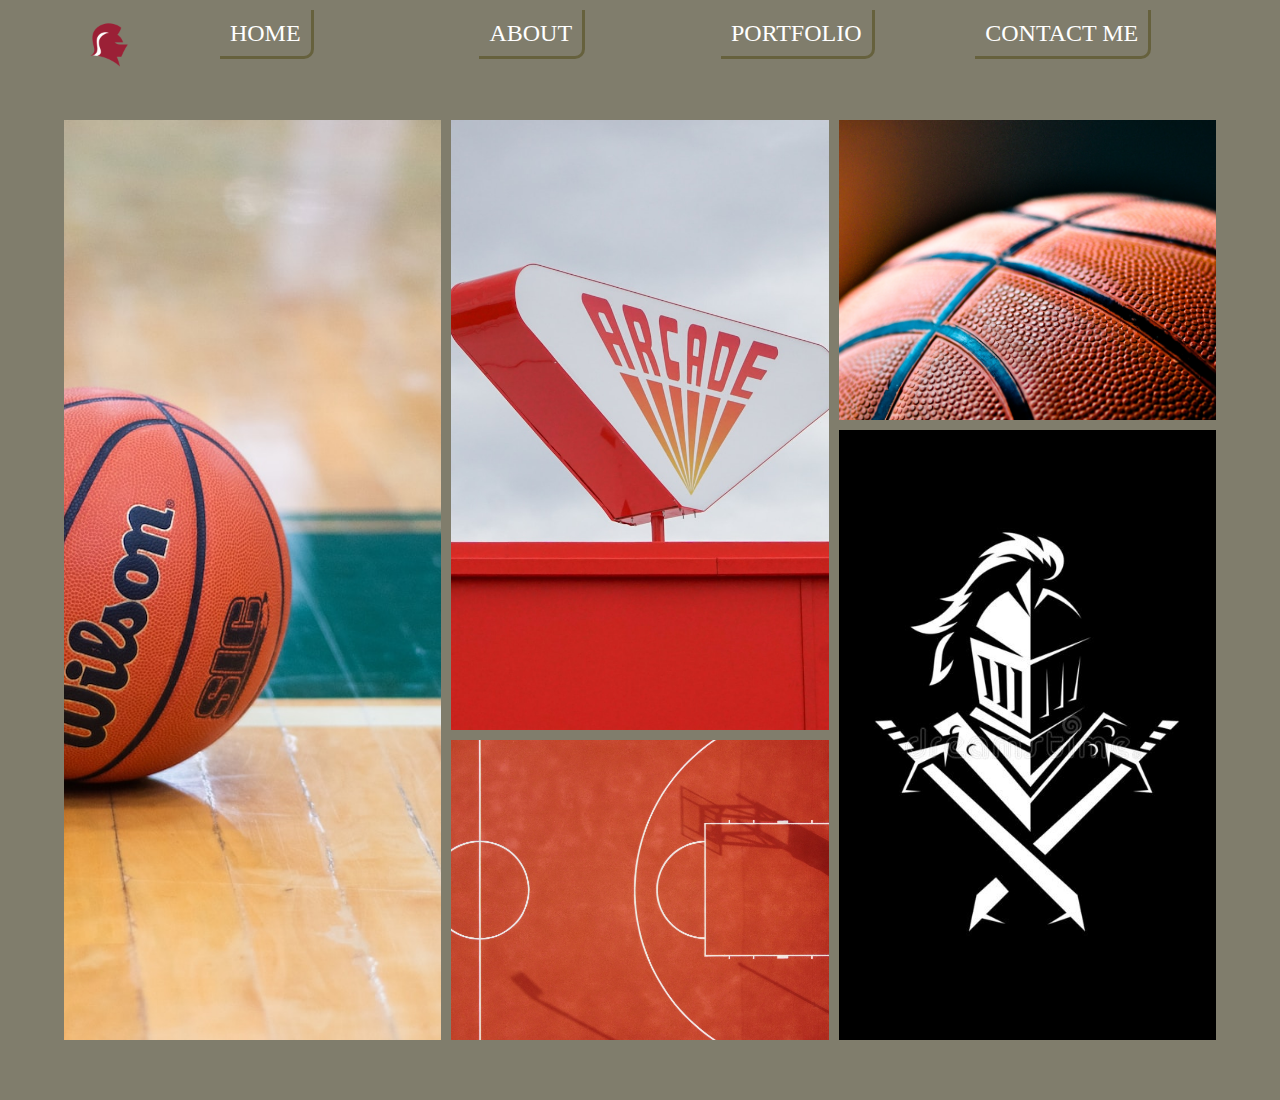
==== grid-image-excercise-01.html @ e38aa674 "Added bball gallery" ====
<!DOCTYPE html>
<html lang="en">
  <head>
    <meta charset="UTF-8" />
    <meta http-equiv="X-UA-Compatible" content="IE=edge" />
    <meta name="viewport" content="width=device-width, initial-scale=1.0" />
    <title>Image Grid</title>
    <link rel="stylesheet" href="./css/style-grid-excerise-01.css" />
  </head>
  <body>
    <main>
      <div class="container">
        <nav class="grid-nav-container nav-style">
          <!-- <img src="./images/GitHub.png" alt="Github" /> -->
          <img
            src="./images/knight/virginaU-knight.png"
            alt="knight"
            style="width: 50px"
          />
          <div><a href="#" class="accent-line">HOME</a></div>
          <div><a href="#" class="accent-line">ABOUT</a></div>
          <div><a href="#" class="accent-line">PORTFOLIO</a></div>
          <div><a href="#" class="accent-line">CONTACT ME</a></div>
        </nav>
      </div>

      <section class="gallery">
        <div class="container">
          <div class="grid-container">
            <img
              src="./images/normal/bb-court-norm.jpg"
              alt="basketball court"
              class="normal odd-1"
            />
            <img
              src="./images/normal/arcade-plus-norm.jpg"
              alt="arcade"
              class="normal odd-2"
            />
            <img
              src="./images/knight/knight-logo.jpg"
              alt="knight"
              class="normal odd-3"
            />
            <img
              src="./images/normal/bball-norm.jpg"
              alt="basketball"
              class="normal odd-4"
            />
            <img
              src="./images/normal/bb-court-top-view-norm.jpg"
              alt="basketball court"
              class="normal odd-5"
            />
          </div>
        </div>
      </section>
      <section class="middle">
        <!-- <img
          src="./images/knight/Knight-Logo-Graphics-1-14.jpg"
          alt=""
          style="width: 200px"
        />
        <img
          src="./images/knight/knight-trans-logo.png"
          alt=""
          style="width: 200px"
        /> -->
      </section>
    </main>
  </body>
</html>
---- css/style-grid-excerise-01.css ----
* {
  box-sizing: border-box;
}
body {
  margin: 0;
  background: #807d6c;
}
.accent-line {
  border-bottom: 3px solid #66613d;
  border-right: 3px solid #66613d;
  border-bottom-right-radius: 10px;
  padding: 10px;
}
.container {
  width: 90%;
  margin: 0 auto;
  max-width: 1300px;
}
.grid-nav-container {
  display: grid;
  /* grid-template-columns: repeat(5, 1fr); */
  grid-template-columns: auto 1fr 1fr 1fr 1fr;
  grid-template-rows: 30px;
}
.nav-style {
  font-size: 24px;
  text-align: center;
  padding: 20px;
  /* border: 5px solid blue; */
}
.nav-style div a {
  text-decoration: none;
  color: #fff;
}
.nav-style img {
}
.gallery {
  margin-top: 50px;
}
.grid-container {
  display: grid;
  grid-gap: 10px;
  grid-template-columns: repeat(auto-fit, minmax(350px, 1fr));
  /* grid-template-rows: 200px 200px; */
  grid-auto-rows: 300px;
}
.grid-container img {
  width: 100%;
  height: 100%;
  object-fit: cover;
}
.container > figure > img {
  /* width: 100%;
  height: 100%;
  object-fit: cover; */
}
.odd-1 {
  grid-row: span 3;
}
.odd-2 {
  grid-column-start: 2;
  grid-row: 1 / span 2;
}
.odd-3 {
  grid-row: 2 / span 2;
  grid-column-start: 3;
}
.odd-4 {
  grid-column-start: 3;
  grid-row-start: 1;
}
.odd-5 {
  grid-column-start: 2;
  grid-row-start: 3;
}

.middle {
  padding: 30px;
}
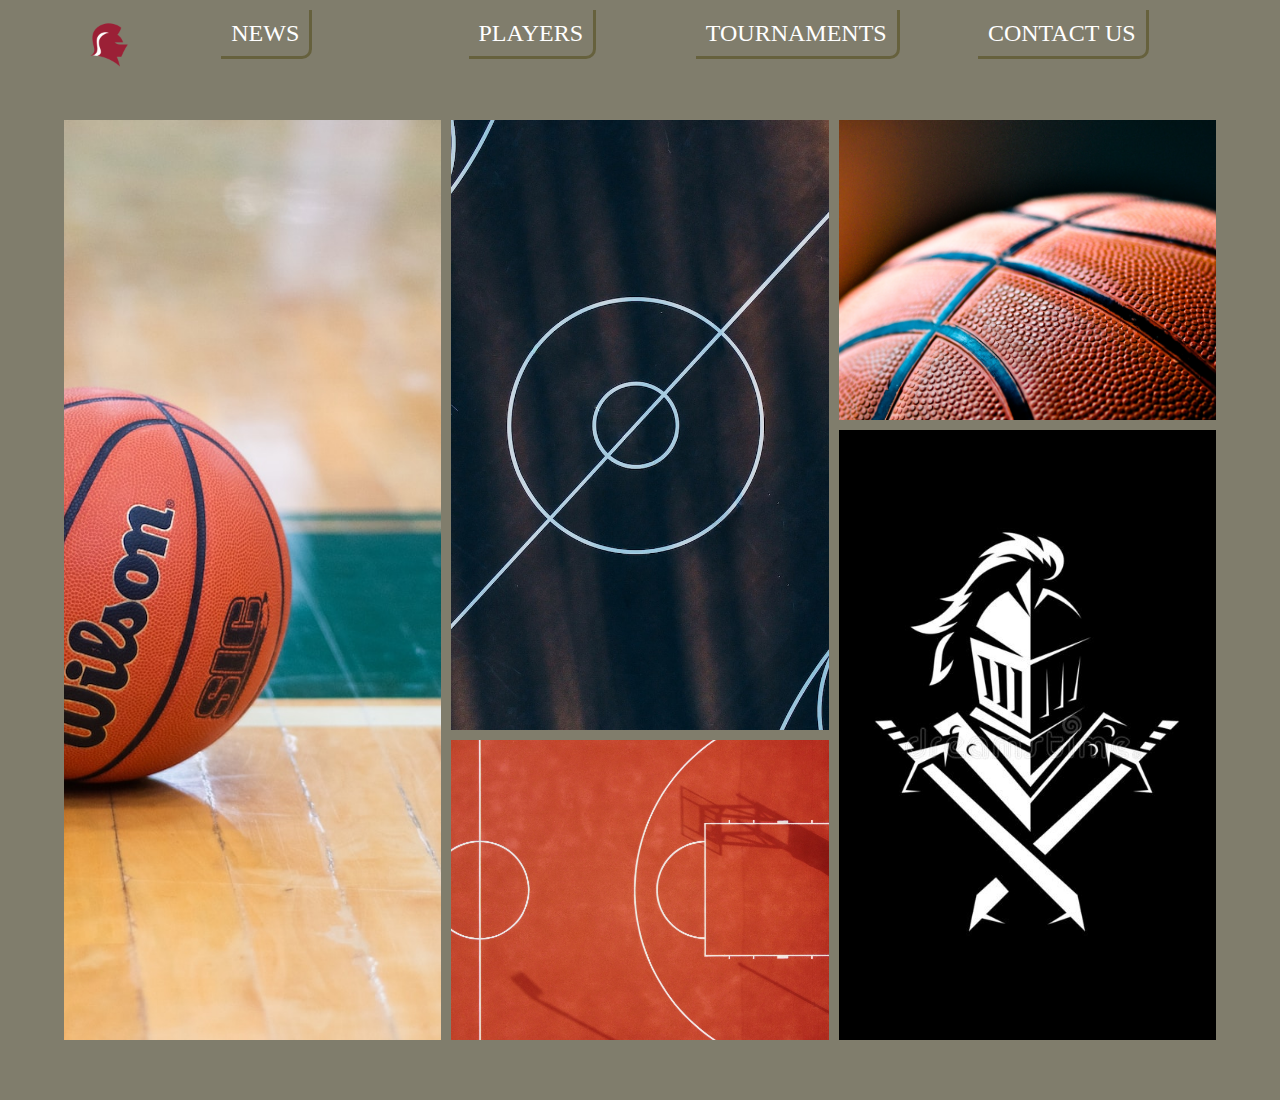
==== commit 848806b0: "a bit responsive" ====
--- a/grid-image-excercise-01.html
+++ b/grid-image-excercise-01.html
@@ -11,16 +11,15 @@
     <main>
       <div class="container">
         <nav class="grid-nav-container nav-style">
-          <!-- <img src="./images/GitHub.png" alt="Github" /> -->
           <img
             src="./images/knight/virginaU-knight.png"
             alt="knight"
             style="width: 50px"
           />
-          <div><a href="#" class="accent-line">HOME</a></div>
-          <div><a href="#" class="accent-line">ABOUT</a></div>
-          <div><a href="#" class="accent-line">PORTFOLIO</a></div>
-          <div><a href="#" class="accent-line">CONTACT ME</a></div>
+          <div><a href="#" class="accent-line">NEWS</a></div>
+          <div><a href="#" class="accent-line">PLAYERS</a></div>
+          <div><a href="#" class="accent-line">TOURNAMENTS</a></div>
+          <div><a href="#" class="accent-line">CONTACT US</a></div>
         </nav>
       </div>
 
@@ -28,20 +27,21 @@
         <div class="container">
           <div class="grid-container">
             <img
+              src="./images/knight/knight-logo.jpg"
+              alt="knight"
+              class="normal odd-3"
+            />
+            <img
               src="./images/normal/bb-court-norm.jpg"
               alt="basketball court"
               class="normal odd-1"
             />
             <img
-              src="./images/normal/arcade-plus-norm.jpg"
+              src="./images/normal/bb-court-outline-norm.jpg"
               alt="arcade"
               class="normal odd-2"
             />
-            <img
-              src="./images/knight/knight-logo.jpg"
-              alt="knight"
-              class="normal odd-3"
-            />
+
             <img
               src="./images/normal/bball-norm.jpg"
               alt="basketball"
--- a/css/style-grid-excerise-01.css
+++ b/css/style-grid-excerise-01.css
@@ -5,23 +5,13 @@
   margin: 0;
   background: #807d6c;
 }
-.accent-line {
-  border-bottom: 3px solid #66613d;
-  border-right: 3px solid #66613d;
-  border-bottom-right-radius: 10px;
-  padding: 10px;
-}
+
 .container {
   width: 90%;
   margin: 0 auto;
   max-width: 1300px;
 }
-.grid-nav-container {
-  display: grid;
-  /* grid-template-columns: repeat(5, 1fr); */
-  grid-template-columns: auto 1fr 1fr 1fr 1fr;
-  grid-template-rows: 30px;
-}
+
 .nav-style {
   font-size: 24px;
   text-align: center;
@@ -33,6 +23,7 @@
   color: #fff;
 }
 .nav-style img {
+  margin: 0 auto;
 }
 .gallery {
   margin-top: 50px;
@@ -49,31 +40,40 @@
   height: 100%;
   object-fit: cover;
 }
-.container > figure > img {
-  /* width: 100%;
-  height: 100%;
-  object-fit: cover; */
+
+@media screen and (min-width: 768px) {
+  .grid-nav-container {
+    display: grid;
+    grid-template-columns: auto 1fr 1fr 1fr 1fr;
+    grid-template-rows: 30px;
+  }
+  .accent-line {
+    border-bottom: 3px solid #66613d;
+    border-right: 3px solid #66613d;
+    border-bottom-right-radius: 10px;
+    padding: 10px;
+  }
+  .odd-1 {
+    grid-row: span 3;
+  }
+  .odd-2 {
+    grid-column-start: 2;
+    grid-row: 1 / span 2;
+  }
+  .odd-3 {
+    grid-row: 2 / span 2;
+    grid-column-start: 3;
+  }
+  .odd-4 {
+    grid-column-start: 3;
+    grid-row-start: 1;
+  }
+  .odd-5 {
+    grid-column-start: 2;
+    grid-row-start: 3;
+  }
+
+  .middle {
+    padding: 30px;
+  }
 }
-.odd-1 {
-  grid-row: span 3;
-}
-.odd-2 {
-  grid-column-start: 2;
-  grid-row: 1 / span 2;
-}
-.odd-3 {
-  grid-row: 2 / span 2;
-  grid-column-start: 3;
-}
-.odd-4 {
-  grid-column-start: 3;
-  grid-row-start: 1;
-}
-.odd-5 {
-  grid-column-start: 2;
-  grid-row-start: 3;
-}
-
-.middle {
-  padding: 30px;
-}
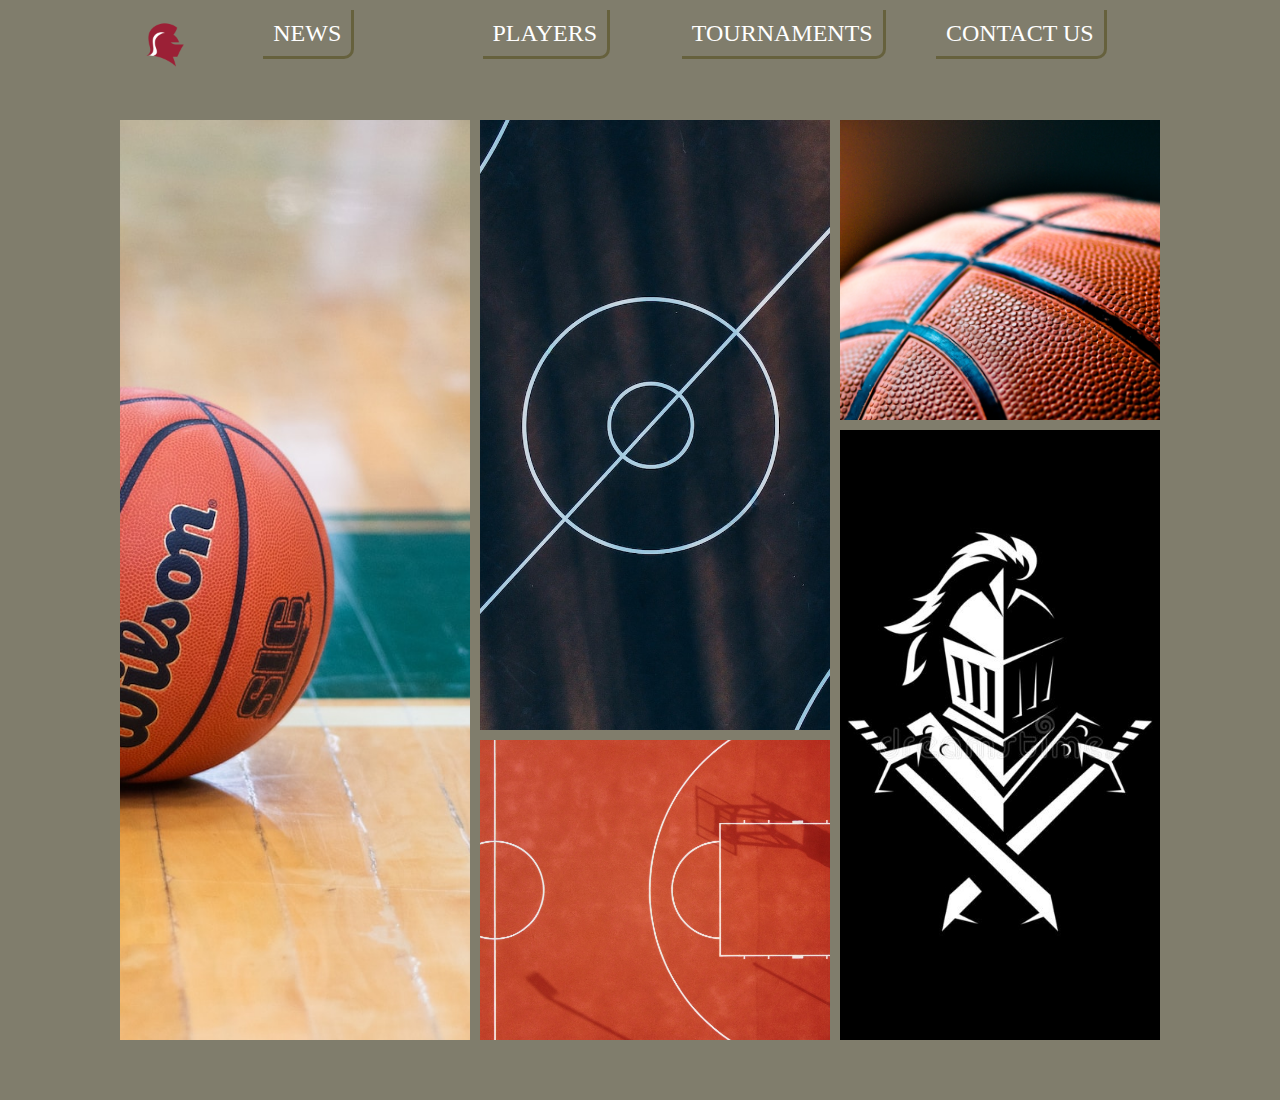
==== commit 888db258: "linked css" ====
--- a/grid-image-excercise-01.html
+++ b/grid-image-excercise-01.html
@@ -5,6 +5,7 @@
     <meta http-equiv="X-UA-Compatible" content="IE=edge" />
     <meta name="viewport" content="width=device-width, initial-scale=1.0" />
     <title>Image Grid</title>
+    <link rel="stylesheet" href="./css/style-basic.css" />
     <link rel="stylesheet" href="./css/style-grid-excerise-01.css" />
   </head>
   <body>
--- a/css/style-basic.css
+++ b/css/style-basic.css
@@ -0,0 +1,32 @@
+@import url("https://fonts.googleapis.com/css2?family=Montserrat:wght@400;500;700;900&display=swap");
+@import url("https://fonts.googleapis.com/css2?family=Merriweather:wght@400;700;900&display=swap");
+@import url("https://fonts.googleapis.com/css2?family=Roboto:wght@400;500;700;900&display=swap");
+@import url("https://fonts.googleapis.com/css2?family=Source+Code+Pro:wght@400;500;700;900&display=swap");
+
+:root {
+  --main-bg-color: #e8e6e9;
+  --font-roboto: "Roboto", sans-serif;
+  --font-merriweather: "Merriweather", serif;
+  --font-montserrat: "Montserrat", sans-serif;
+  --font-source-code: "Source Code Pro", monospace;
+  --font-700: 700;
+  --font-900: 900;
+  --color-smoke: #636969;
+  --color-white: #fff;
+}
+*,
+*::before,
+*::after {
+  box-sizing: border-box;
+  margin: 0;
+  padding: 0;
+}
+
+.container {
+  margin-inline: auto;
+  padding-inline: 30px;
+  max-width: 1100px;
+}
+.accent-italic {
+  font-style: italic;
+}
--- a/css/style-grid-excerise-01.css
+++ b/css/style-grid-excerise-01.css
@@ -2,15 +2,15 @@
   box-sizing: border-box;
 }
 body {
-  margin: 0;
   background: #807d6c;
+  pointer-events: none;
 }
 
-.container {
+/* .container {
   width: 90%;
   margin: 0 auto;
   max-width: 1300px;
-}
+} */
 
 .nav-style {
   font-size: 24px;
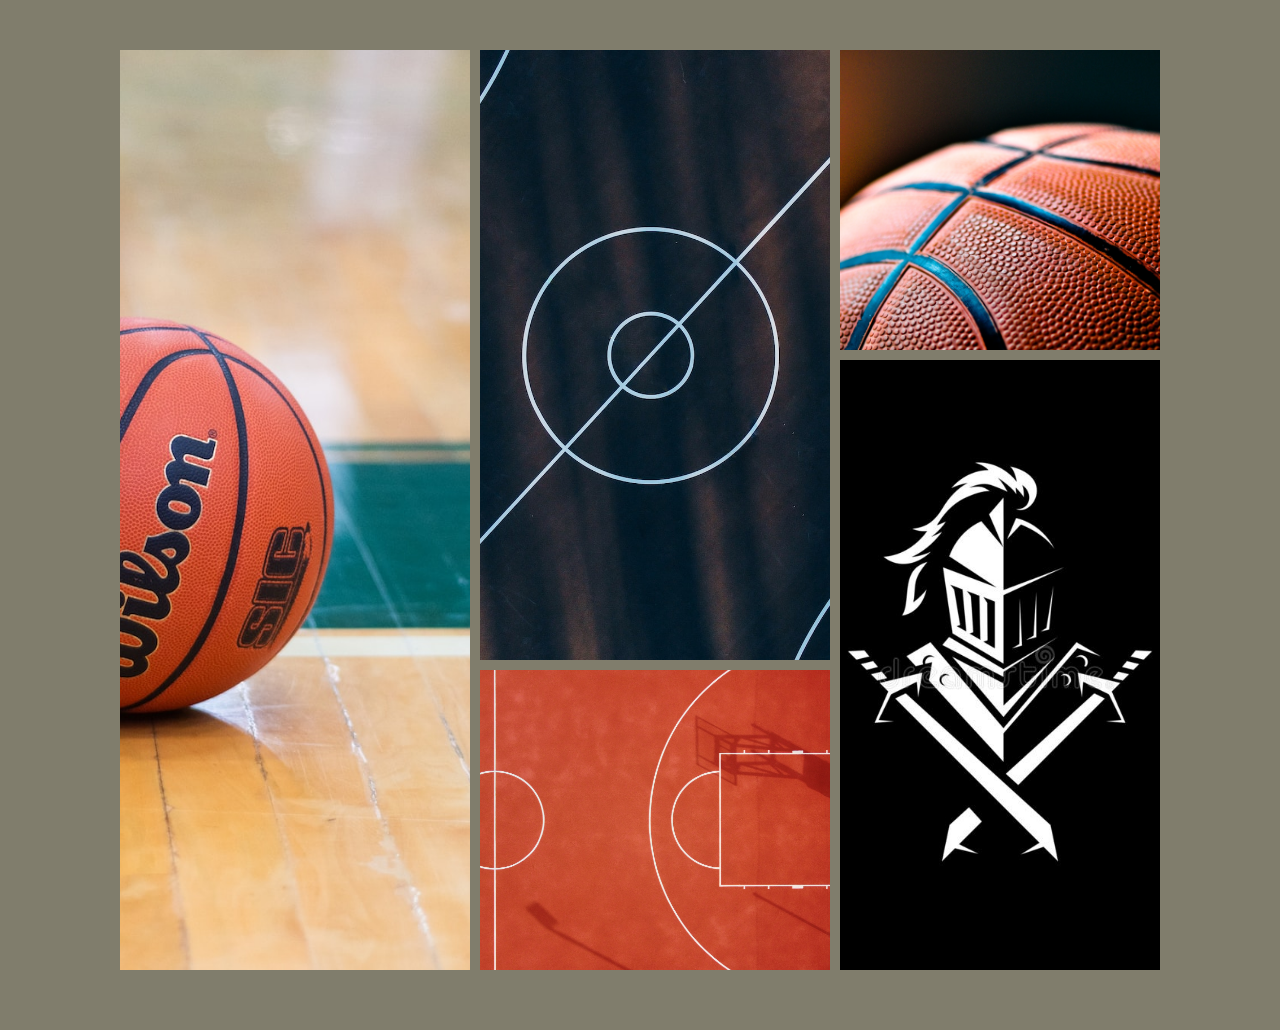
==== commit e21cdb7f: "remove nav" ====
--- a/grid-image-excercise-01.html
+++ b/grid-image-excercise-01.html
@@ -10,7 +10,7 @@
   </head>
   <body>
     <main>
-      <div class="container">
+      <!-- <div class="container">
         <nav class="grid-nav-container nav-style">
           <img
             src="./images/knight/virginaU-knight.png"
@@ -22,7 +22,7 @@
           <div><a href="#" class="accent-line">TOURNAMENTS</a></div>
           <div><a href="#" class="accent-line">CONTACT US</a></div>
         </nav>
-      </div>
+      </div> -->
 
       <section class="gallery">
         <div class="container">
--- a/css/style-grid-excerise-01.css
+++ b/css/style-grid-excerise-01.css
@@ -1,29 +1,22 @@
-* {
-  box-sizing: border-box;
-}
 body {
   background: #807d6c;
   pointer-events: none;
 }
 
-/* .container {
-  width: 90%;
+.grid-nav-container {
   margin: 0 auto;
-  max-width: 1300px;
-} */
-
+}
 .nav-style {
   font-size: 24px;
   text-align: center;
   padding: 20px;
-  /* border: 5px solid blue; */
 }
 .nav-style div a {
   text-decoration: none;
   color: #fff;
 }
 .nav-style img {
-  margin: 0 auto;
+  /* margin: 0 auto; */
 }
 .gallery {
   margin-top: 50px;
@@ -40,7 +33,6 @@
   height: 100%;
   object-fit: cover;
 }
-
 @media screen and (min-width: 768px) {
   .grid-nav-container {
     display: grid;
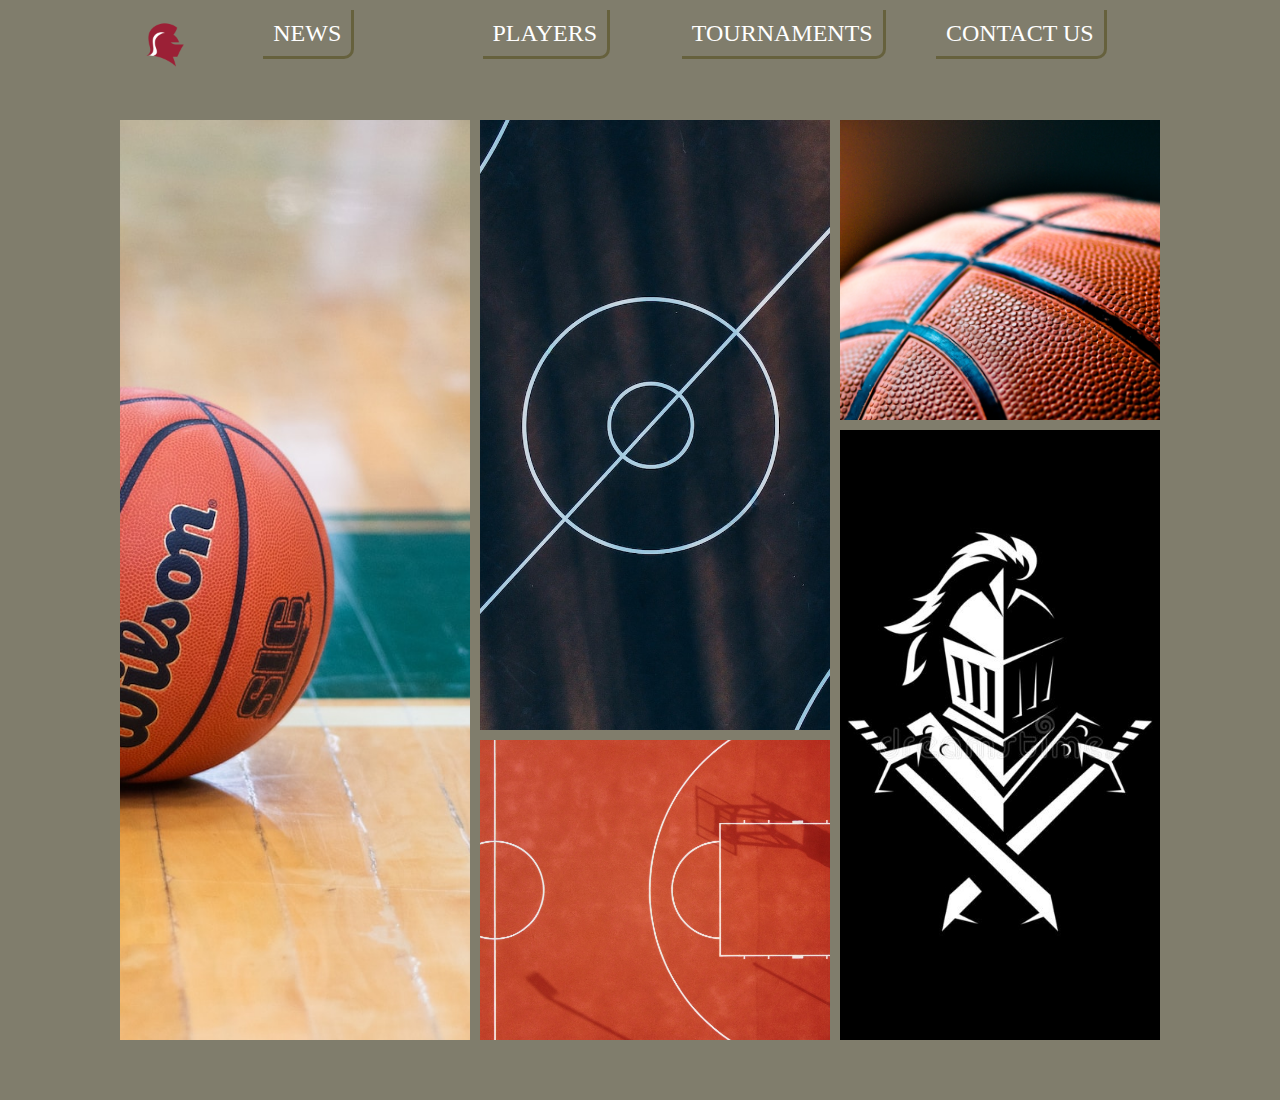
==== commit b08abbb7: "added nav back" ====
--- a/grid-image-excercise-01.html
+++ b/grid-image-excercise-01.html
@@ -10,7 +10,7 @@
   </head>
   <body>
     <main>
-      <!-- <div class="container">
+      <div class="container">
         <nav class="grid-nav-container nav-style">
           <img
             src="./images/knight/virginaU-knight.png"
@@ -22,7 +22,7 @@
           <div><a href="#" class="accent-line">TOURNAMENTS</a></div>
           <div><a href="#" class="accent-line">CONTACT US</a></div>
         </nav>
-      </div> -->
+      </div>
 
       <section class="gallery">
         <div class="container">
--- a/css/style-grid-excerise-01.css
+++ b/css/style-grid-excerise-01.css
@@ -24,9 +24,9 @@
 .grid-container {
   display: grid;
   grid-gap: 10px;
-  grid-template-columns: repeat(auto-fit, minmax(350px, 1fr));
+  /* grid-template-columns: repeat(auto-fit, minmax(350px, 1fr)); */
   /* grid-template-rows: 200px 200px; */
-  grid-auto-rows: 300px;
+  /* grid-auto-rows: 300px; */
 }
 .grid-container img {
   width: 100%;
@@ -34,6 +34,10 @@
   object-fit: cover;
 }
 @media screen and (min-width: 768px) {
+  .grid-container {
+    grid-template-columns: repeat(auto-fit, minmax(350px, 1fr));
+    grid-auto-rows: 300px;
+  }
   .grid-nav-container {
     display: grid;
     grid-template-columns: auto 1fr 1fr 1fr 1fr;
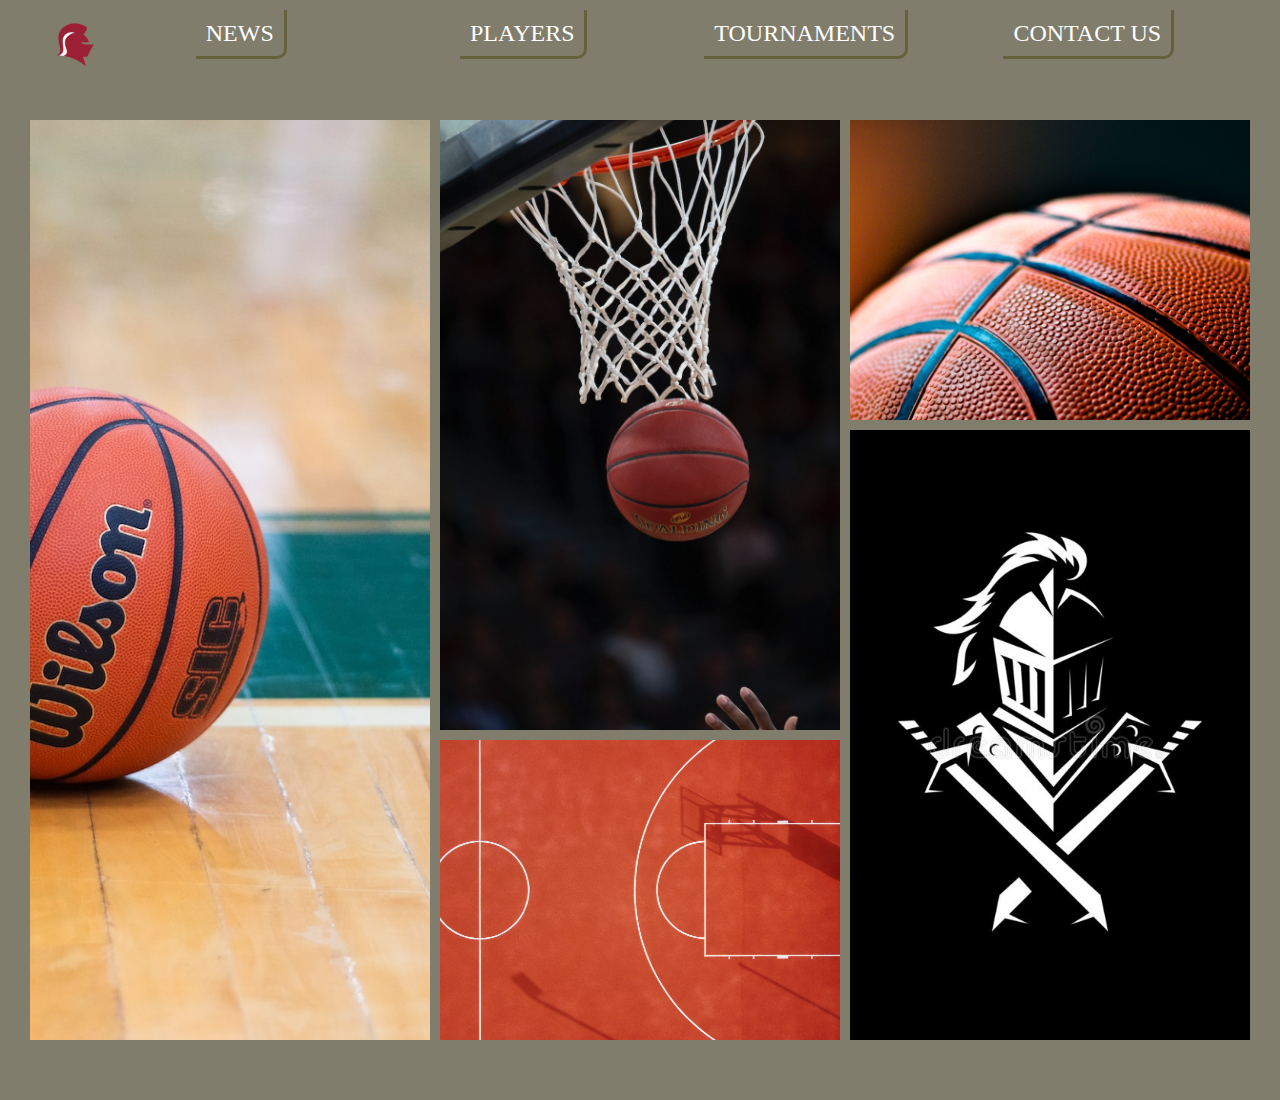
==== commit 352322d9: "fix image replacement" ====
--- a/grid-image-excercise-01.html
+++ b/grid-image-excercise-01.html
@@ -38,7 +38,7 @@
               class="normal odd-1"
             />
             <img
-              src="./images/normal/bb-court-outline-norm.jpg"
+              src="./images/normal/bb-in-hoop.jpg"
               alt="arcade"
               class="normal odd-2"
             />
--- a/css/style-basic.css
+++ b/css/style-basic.css
@@ -21,11 +21,14 @@
   margin: 0;
   padding: 0;
 }
-
+/*Prevent mobile browsers from over scrolling*/
+html {
+  overscroll-behavior: none;
+}
 .container {
   margin-inline: auto;
   padding-inline: 30px;
-  max-width: 1100px;
+  max-width: 1300px;
 }
 .accent-italic {
   font-style: italic;
--- a/css/style-grid-excerise-01.css
+++ b/css/style-grid-excerise-01.css
@@ -1,6 +1,5 @@
 body {
   background: #807d6c;
-  pointer-events: none;
 }
 
 .grid-nav-container {
@@ -15,18 +14,13 @@
   text-decoration: none;
   color: #fff;
 }
-.nav-style img {
-  /* margin: 0 auto; */
-}
+/*Image gallery*/
 .gallery {
   margin-top: 50px;
 }
 .grid-container {
   display: grid;
   grid-gap: 10px;
-  /* grid-template-columns: repeat(auto-fit, minmax(350px, 1fr)); */
-  /* grid-template-rows: 200px 200px; */
-  /* grid-auto-rows: 300px; */
 }
 .grid-container img {
   width: 100%;
@@ -34,20 +28,23 @@
   object-fit: cover;
 }
 @media screen and (min-width: 768px) {
-  .grid-container {
-    grid-template-columns: repeat(auto-fit, minmax(350px, 1fr));
-    grid-auto-rows: 300px;
-  }
+  /*For Navigation*/
   .grid-nav-container {
     display: grid;
     grid-template-columns: auto 1fr 1fr 1fr 1fr;
     grid-template-rows: 30px;
   }
+
   .accent-line {
     border-bottom: 3px solid #66613d;
     border-right: 3px solid #66613d;
     border-bottom-right-radius: 10px;
     padding: 10px;
+  }
+  /*Change the gallery layout*/
+  .grid-container {
+    grid-template-columns: repeat(auto-fit, minmax(350px, 1fr));
+    grid-auto-rows: 300px;
   }
   .odd-1 {
     grid-row: span 3;
